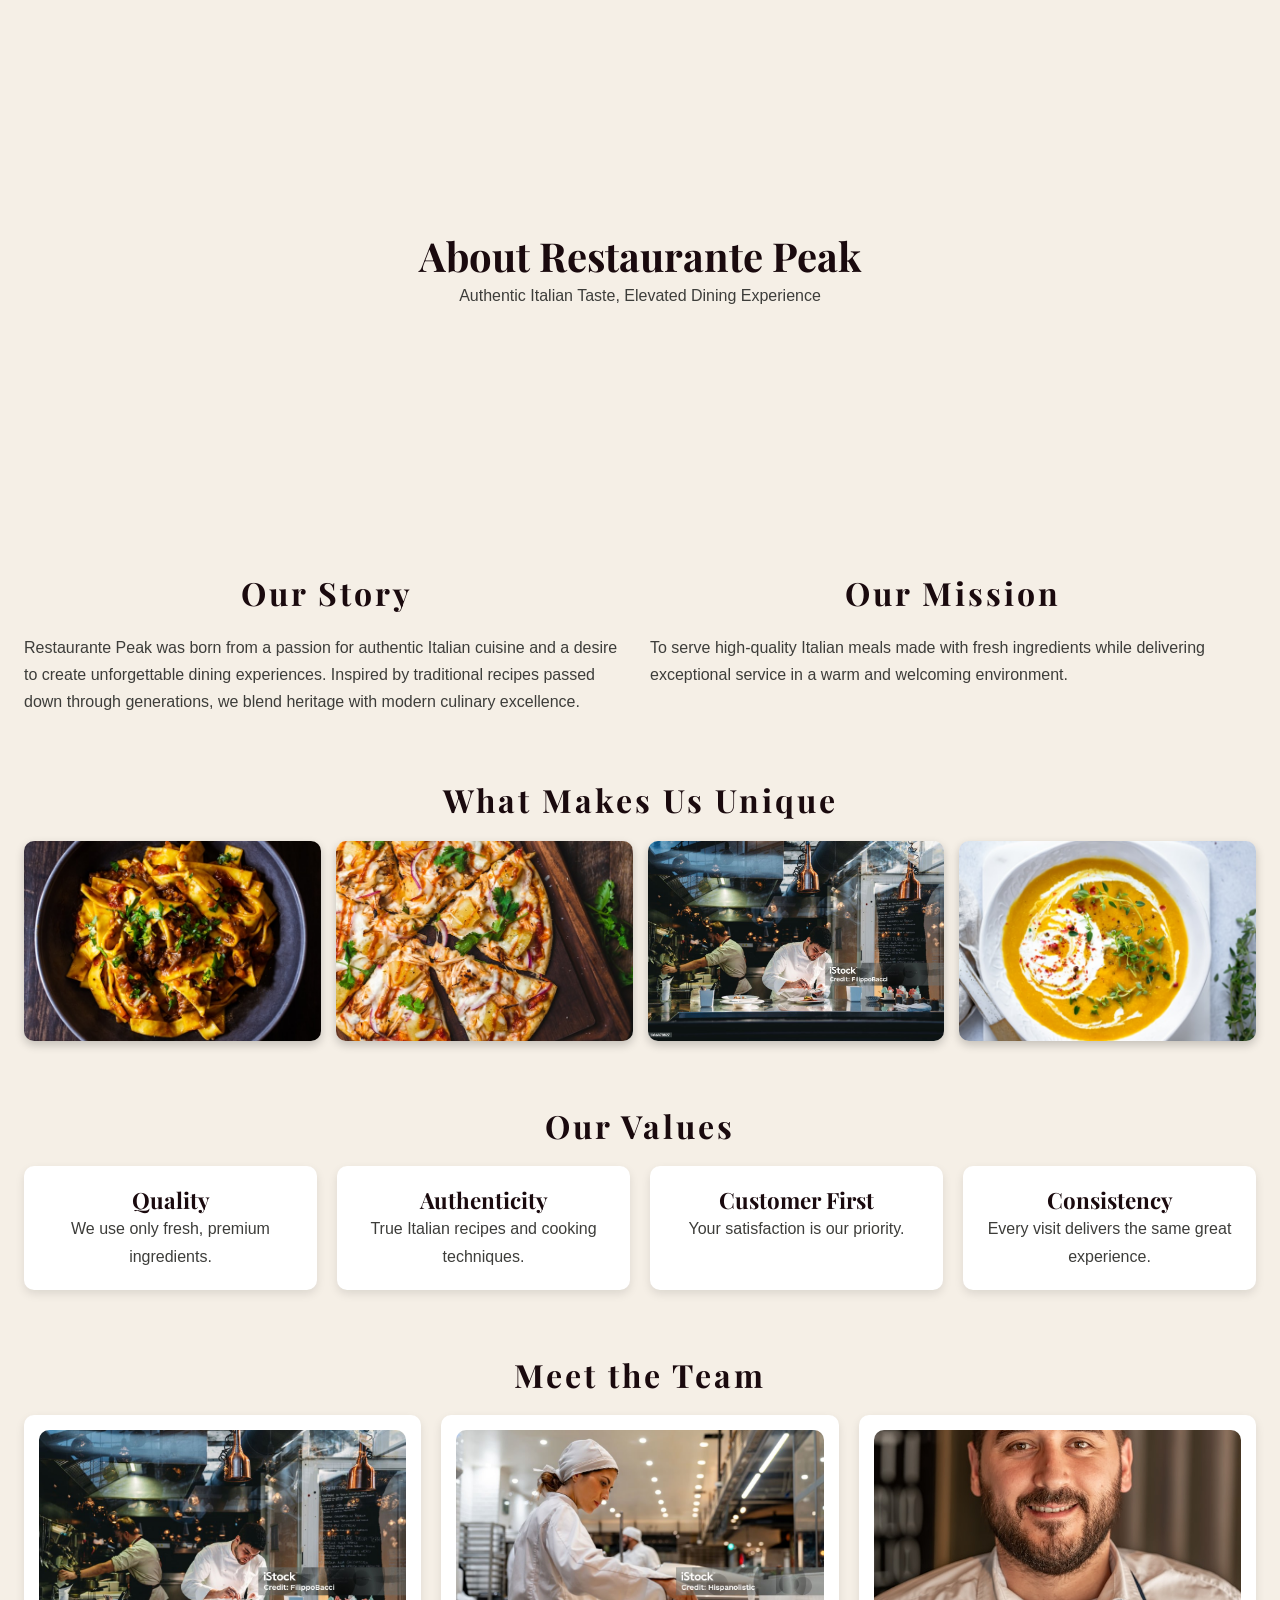
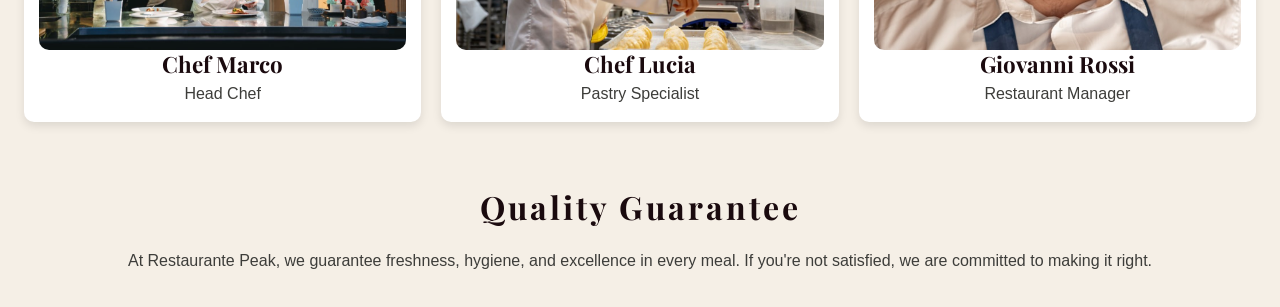
==== about.html @ bb78a0aa "About page has been created" ====
<!DOCTYPE html>
<html lang="en">
<head>
    <meta charset="UTF-8">
    <meta name="viewport" content="width=device-width, initial-scale=1.0">
    <title>About Us | Restaurante Peak</title>
    <link rel="stylesheet" href="css/about.css">
    <link rel="stylesheet" href="css/style.css" />
  <link rel="stylesheet" href="css/nav.css" />
</head>
<body>

    <!-- Hero -->
    <header class="hero">
        <div class="hero-overlay">
            <h1>About Restaurante Peak</h1>
            <p>Authentic Italian Taste, Elevated Dining Experience</p>
        </div>
    </header>

    <!-- Our Story and Mission -->
    <section class="story">
        <article>
            <h2>Our Story</h2>
            <p>
                Restaurante Peak was born from a passion for authentic Italian cuisine 
                and a desire to create unforgettable dining experiences. Inspired by 
                traditional recipes passed down through generations, we blend heritage 
                with modern culinary excellence.
            </p>
        </article>

        <article>
            <h2>Our Mission</h2>
            <p>
                To serve high-quality Italian meals made with fresh ingredients while 
                delivering exceptional service in a warm and welcoming environment.
            </p>
        </article>
    </section>

    <!-- photogrid (unique section) -->
    <section class="unique">
        <h2>What Makes Us Unique</h2>
        <div class="unique-grid">
            <article><img src="images/pasta.jpg" alt="Pasta"></article>
            <article><img src="images/pizza.jpg" alt="Pizza"></article>
            <article><img src="images/head chef.jpg" alt="Head Chef"></article>
            <article><img src="images/soup.jpg" alt="Soup"></article>
        </div>
    </section>

    <!-- Our Values section -->
    <section class="values">
        <h2>Our Values</h2>
        <div class="values-grid">
            <article>
                <h3>Quality</h3>
                <p>We use only fresh, premium ingredients.</p>
            </article>

            <article>
                <h3>Authenticity</h3>
                <p>True Italian recipes and cooking techniques.</p>
            </article>

            <article>
                <h3>Customer First</h3>
                <p>Your satisfaction is our priority.</p>
            </article>

            <article>
                <h3>Consistency</h3>
                <p>Every visit delivers the same great experience.</p>
            </article>
        </div>
    </section>

    <!-- Meet Team -->
    <section class="team">
        <h2>Meet the Team</h2>
        <div class="team-grid">
            <article>
                <img src="images/head chef.jpg" alt="Head Chef">
                <h3>Chef Marco</h3>
                <p>Head Chef</p>
            </article>

            <article>
                <img src="images/Chef Lucia.jpg" alt="Pastry Specialist">
                <h3>Chef Lucia</h3>
                <p>Pastry Specialist</p>
            </article>

            <article>
                <img src="images/Rossi.jpg" alt="Restaurant Manager">
                <h3>Giovanni Rossi</h3>
                <p>Restaurant Manager</p>
            </article>
        </div>
    </section>

    <!-- Quality guaranty Info -->
    <section class="quality">
        <h2>Quality Guarantee</h2>
        <p>
            At Restaurante Peak, we guarantee freshness, hygiene, and excellence in 
            every meal. If you're not satisfied, we are committed to making it right.
        </p>
    </section>

</body>
</html>
---- css/about.css ----
/*general body stying*/
* {
    margin: 0;
    padding: 0;
    box-sizing: border-box;
    font-family: Arial, sans-serif;
}

body {
    line-height: 1.6;
    background: #fafafa;
}

/* hero */
.hero {
    height: 60vh;
    background: url('images/hero.jpg') center/cover no-repeat;
    position: relative;
}

.hero-overlay {
    background: none;
    color: white;
    height: 100%;
    display: grid;
    place-content: center;
    text-align: center;
}

.hero h1 {
    font-size: 2.5rem;
}

/* the general body */
section {
    padding: 40px 20px;
}

h2 {
    text-align: center;
    margin-bottom: 20px;
}

/* story */
.story {
    display: grid;
    gap: 20px;
}

/* unique grids */
.unique-grid {
    display: grid;
    gap: 15px;
}

.unique-grid img {
    width: 100%;
    height: 200px;
    object-fit: cover;
    border-radius: 10px;
    box-shadow: 0 4px 10px rgba(0,0,0,0.2);
}

/* values */
.values-grid {
    display: grid;
    gap: 20px;
}

.values article {
    background: white;
    padding: 20px;
    border-radius: 10px;
    box-shadow: 0 4px 10px rgba(0,0,0,0.1);
    text-align: center;
}

/* team */
.team-grid {
    display: grid;
    gap: 20px;
}

.team img {
    width: 100%;
    height: 220px;
    object-fit: cover;
    border-radius: 10px;
}

.team article {
    text-align: center;
    background: white;
    padding: 15px;
    border-radius: 10px;
    box-shadow: 0 4px 10px rgba(0,0,0,0.1);
}

/* quality* */
.quality {
    text-align: center;
    background: none;
    color: white !important;
}

/* responsive design section*/

/* mobile: 320px - 767px */
@media (max-width: 767px) {

    .hero h1 {
        font-size: 1.8rem;
    }

    .unique-grid {
        grid-template-columns: 1fr;
    }

    .values-grid {
        grid-template-columns: 1fr;
    }

    .team-grid {
        grid-template-columns: 1fr;
    }
}

/* tablets: 768px - 1023px */
@media (min-width: 768px) and (max-width: 1023px) {

    .story {
        grid-template-columns: 1fr 1fr;
    }

    .unique-grid {
        grid-template-columns: repeat(2, 1fr);
    }

    .values-grid {
        grid-template-columns: repeat(2, 1fr);
    }

    .team-grid {
        grid-template-columns: repeat(2, 1fr);
    }
}

/* big screen: 1024px+ */
@media (min-width: 1024px) {

    .story {
        grid-template-columns: 1fr 1fr;
    }

    .unique-grid {
        grid-template-columns: repeat(4, 1fr);
    }

    .values-grid {
        grid-template-columns: repeat(4, 1fr);
    }

    .team-grid {
        grid-template-columns: repeat(3, 1fr);
    }
}
---- css/style.css ----
/* ============================================================
   style.css — Global Reset, CSS Variables & Base Typography
   ============================================================ */

/* ---------- Google Fonts Import ---------- */
@import url('https://fonts.googleapis.com/css2?family=Playfair+Display:ital,wght@0,400;0,600;0,700;1,400&family=Lato:wght@300;400;700&family=Open+Sans:wght@400;600&display=swap');

/* ---------- CSS Custom Properties ---------- */
:root {
  /* Brand Colors */
  --color-dark:   #1a0a0e;
  --color-wine:   #7B1C2E;
  --color-gold:   #C9A96E;
  --color-cream:  #f5efe6;

  /* Supporting Colors */
  --color-dark-footer:  #0f0608;
  --color-muted:        #888780;
  --color-muted-text:   #5a4040;
  --color-light-bg:     #f9f4f0;
  --color-border:       #D3D1C7;

  /* Typography */
  --font-heading: 'Playfair Display', Georgia, serif;
  --font-body:    'Lato', 'Open Sans', sans-serif;

  /* Spacing Scale */
  --space-xs:  0.25rem;
  --space-sm:  0.5rem;
  --space-md:  1rem;
  --space-lg:  1.5rem;
  --space-xl:  2rem;
  --space-xxl: 4rem;

  /* Layout */
  --max-width:      1200px;
  --section-pad:    2rem 1.5rem;
  --border-radius:  6px;

  /* Transitions */
  --transition: 0.3s ease;
}

/* ---------- Box Sizing Reset ---------- */
*,
*::before,
*::after {
  box-sizing: border-box;
  margin: 0;
  padding: 0;
}

/* ---------- Base HTML & Body ---------- */
html {
  font-size: 16px;
  scroll-behavior: smooth;
}

body {
  font-family: var(--font-body);
  background-color: var(--color-cream);
  color: var(--color-dark);
  line-height: 1.7;
  min-height: 100vh;
  display: flex;
  flex-direction: column;
}

/* ---------- Typography ---------- */
h1, h2, h3, h4, h5, h6 {
  font-family: var(--font-heading);
  font-weight: 700;
  line-height: 1.3;
  color: var(--color-dark);
}

h1 { font-size: 3rem; }
h2 { font-size: 2rem;  letter-spacing: 3px; }
h3 { font-size: 1.4rem; }
h4 { font-size: 1.1rem; }

p {
  font-size: 1rem;
  line-height: 1.7;
  color: #3d3d3a;
  margin-bottom: var(--space-md);
}

p:last-child {
  margin-bottom: 0;
}

a {
  color: var(--color-gold);
  text-decoration: none;
  transition: color var(--transition);
}

a:hover {
  color: var(--color-wine);
}

strong {
  font-weight: 600;
}

em {
  font-style: italic;
}

/* ---------- Images ---------- */
img {
  width: 100%;
  display: block;
  object-fit: cover;
}

/* ---------- Lists (base reset) ---------- */
ul, ol {
  list-style: none;
}

/* ---------- Sections ---------- */
section {
  padding: var(--section-pad);
}

/* ---------- Page Title ---------- */
.page-title {
  font-family: var(--font-heading);
  font-size: 2rem;
  letter-spacing: 3px;
  text-align: center;
  color: var(--color-dark);
  margin-bottom: var(--space-sm);
}

/* ---------- Section Subtitle (tagline under page titles) ---------- */
.page-subtitle {
  text-align: center;
  font-size: 0.8rem;
  letter-spacing: 4px;
  text-transform: uppercase;
  color: var(--color-gold);
  margin-bottom: var(--space-xxl);
}

/* ---------- Content Wrapper ---------- */
.container {
  max-width: var(--max-width);
  margin: 0 auto;
  padding: 0 var(--space-lg);
}

/* ---------- Gold Divider Accent ---------- */
.gold-divider {
  width: 60px;
  height: 2px;
  background-color: var(--color-gold);
  margin: var(--space-md) auto;
  border: none;
}

/* ---------- Buttons ---------- */
.btn {
  display: inline-block;
  padding: 0.85rem 2rem;
  font-family: var(--font-body);
  font-size: 0.9rem;
  font-weight: 700;
  letter-spacing: 2px;
  text-transform: uppercase;
  border-radius: var(--border-radius);
  cursor: pointer;
  transition: background-color var(--transition), color var(--transition), border-color var(--transition);
  border: 1.5px solid transparent;
}

.btn-primary {
  background-color: var(--color-gold);
  color: var(--color-dark);
  border-color: var(--color-gold);
}

.btn-primary:hover {
  background-color: transparent;
  color: var(--color-gold);
}

.btn-outline {
  background-color: transparent;
  color: var(--color-gold);
  border-color: var(--color-gold);
}

.btn-outline:hover {
  background-color: var(--color-gold);
  color: var(--color-dark);
}

/* ---------- Main grows to push footer down ---------- */
main {
  flex: 1;
}
---- css/nav.css ----
/* ============================================================
   nav.css — Shared Navigation & Footer
   ============================================================ */

/* ---------- Header ---------- */
header[role="banner"] {
  background-color: var(--color-dark);
  position: sticky;
  top: 0;
  z-index: 1000;
  border-bottom: 1px solid rgba(201, 169, 110, 0.2);
}

.nav-inner {
  max-width: var(--max-width);
  margin: 0 auto;
  padding: 0 var(--space-lg);
  display: flex;
  align-items: center;
  justify-content: space-between;
  height: 70px;
}

/* ---------- Logo ---------- */
.logo {
  font-family: var(--font-heading);
  font-size: 1.4rem;
  font-weight: 700;
  color: var(--color-cream);
  letter-spacing: 1px;
  text-decoration: none;
  transition: color var(--transition);
}

.logo span {
  color: var(--color-gold);
}

.logo:hover {
  color: var(--color-gold);
}

/* ---------- Primary Navigation ---------- */
nav[role="navigation"] ul {
  display: flex;
  gap: 2rem;
  list-style: none;
  align-items: center;
}

nav[role="navigation"] ul li a {
  font-family: var(--font-body);
  font-size: 0.85rem;
  font-weight: 700;
  letter-spacing: 2px;
  text-transform: uppercase;
  color: var(--color-cream);
  text-decoration: none;
  padding-bottom: 4px;
  border-bottom: 1px solid transparent;
  transition: color var(--transition), border-color var(--transition);
}

nav[role="navigation"] ul li a:hover {
  color: var(--color-gold);
  border-bottom-color: var(--color-gold);
}

/* Active page link — apply class="active" to the current page's <a> */
nav[role="navigation"] ul li a.active {
  color: var(--color-gold);
  border-bottom: 1px solid var(--color-gold);
}

/* ---------- Footer ---------- */
footer {
  background-color: var(--color-dark-footer);
  color: var(--color-muted-text);
  padding: var(--space-xl) var(--space-lg);
  text-align: center;
  border-top: 1px solid rgba(201, 169, 110, 0.15);
}

.footer-inner {
  max-width: var(--max-width);
  margin: 0 auto;
  display: flex;
  flex-direction: column;
  align-items: center;
  gap: var(--space-md);
}

.footer-logo {
  font-family: var(--font-heading);
  font-size: 1.2rem;
  color: var(--color-gold);
  letter-spacing: 1px;
}

.footer-links {
  display: flex;
  gap: var(--space-lg);
  list-style: none;
}

.footer-links a {
  color: var(--color-muted-text);
  font-size: 0.85rem;
  letter-spacing: 1px;
  text-transform: uppercase;
  transition: color var(--transition);
}

.footer-links a:hover {
  color: var(--color-gold);
}

.footer-social {
  display: flex;
  gap: var(--space-md);
  list-style: none;
}

.footer-social a {
  color: var(--color-muted-text);
  font-size: 0.85rem;
  letter-spacing: 1px;
  transition: color var(--transition);
}

.footer-social a:hover {
  color: var(--color-gold);
}

.footer-copy {
  font-size: 0.8rem;
  color: var(--color-muted-text);
  margin: 0;
}

/* ---------- Hamburger (Mobile Toggle) ---------- */
.nav-toggle {
  display: none;
  flex-direction: column;
  gap: 5px;
  background: none;
  border: none;
  cursor: pointer;
  padding: var(--space-sm);
}

.nav-toggle span {
  display: block;
  width: 24px;
  height: 2px;
  background-color: var(--color-cream);
  transition: transform var(--transition), opacity var(--transition);
}

/* ---------- Nav Responsive ---------- */
@media (max-width: 768px) {
  .nav-toggle {
    display: flex;
  }

  nav[role="navigation"] {
    display: none;
    position: absolute;
    top: 70px;
    left: 0;
    width: 100%;
    background-color: var(--color-dark);
    border-top: 1px solid rgba(201, 169, 110, 0.2);
    padding: var(--space-md) 0;
  }

  nav[role="navigation"].open {
    display: block;
  }

  nav[role="navigation"] ul {
    flex-direction: column;
    gap: 0;
    align-items: flex-start;
    padding: 0 var(--space-lg);
  }

  nav[role="navigation"] ul li {
    width: 100%;
    border-bottom: 1px solid rgba(255,255,255,0.05);
  }

  nav[role="navigation"] ul li a {
    display: block;
    padding: var(--space-md) 0;
  }

  .footer-links {
    flex-direction: column;
    gap: var(--space-sm);
  }
}
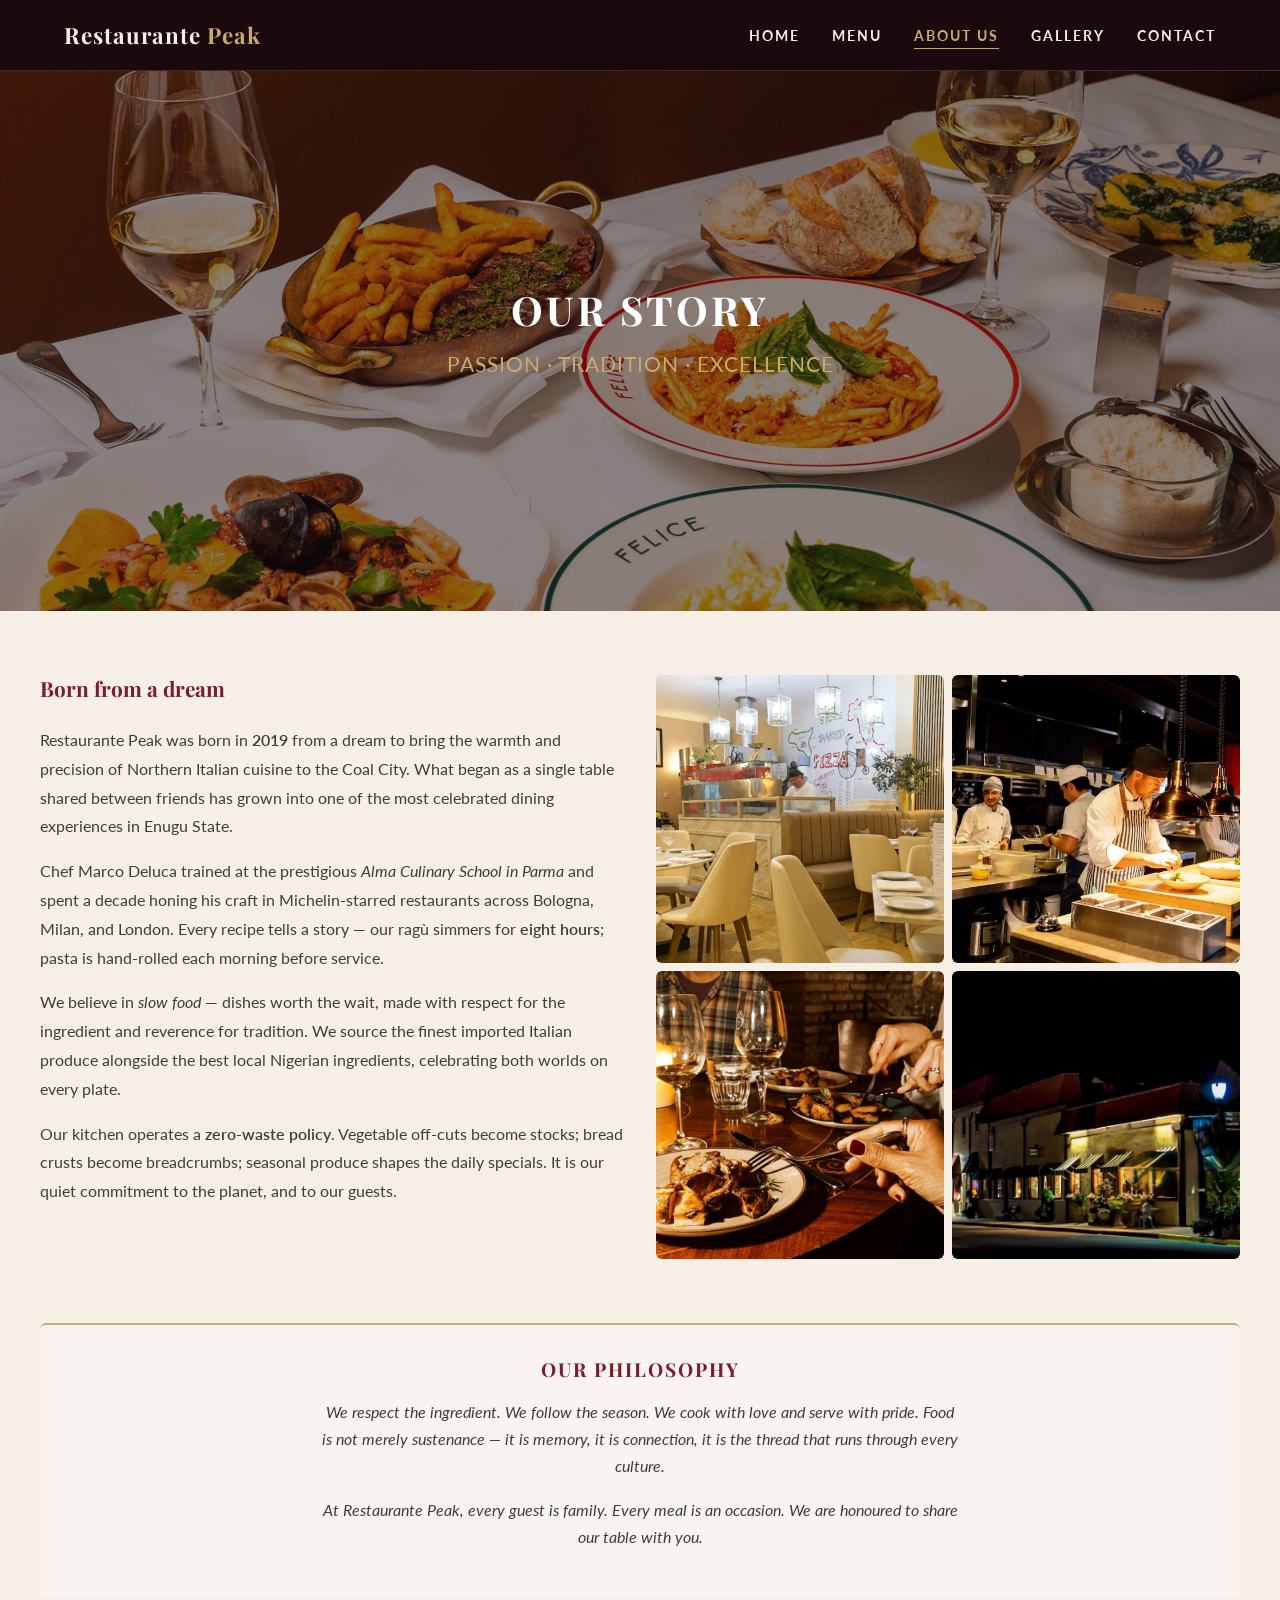
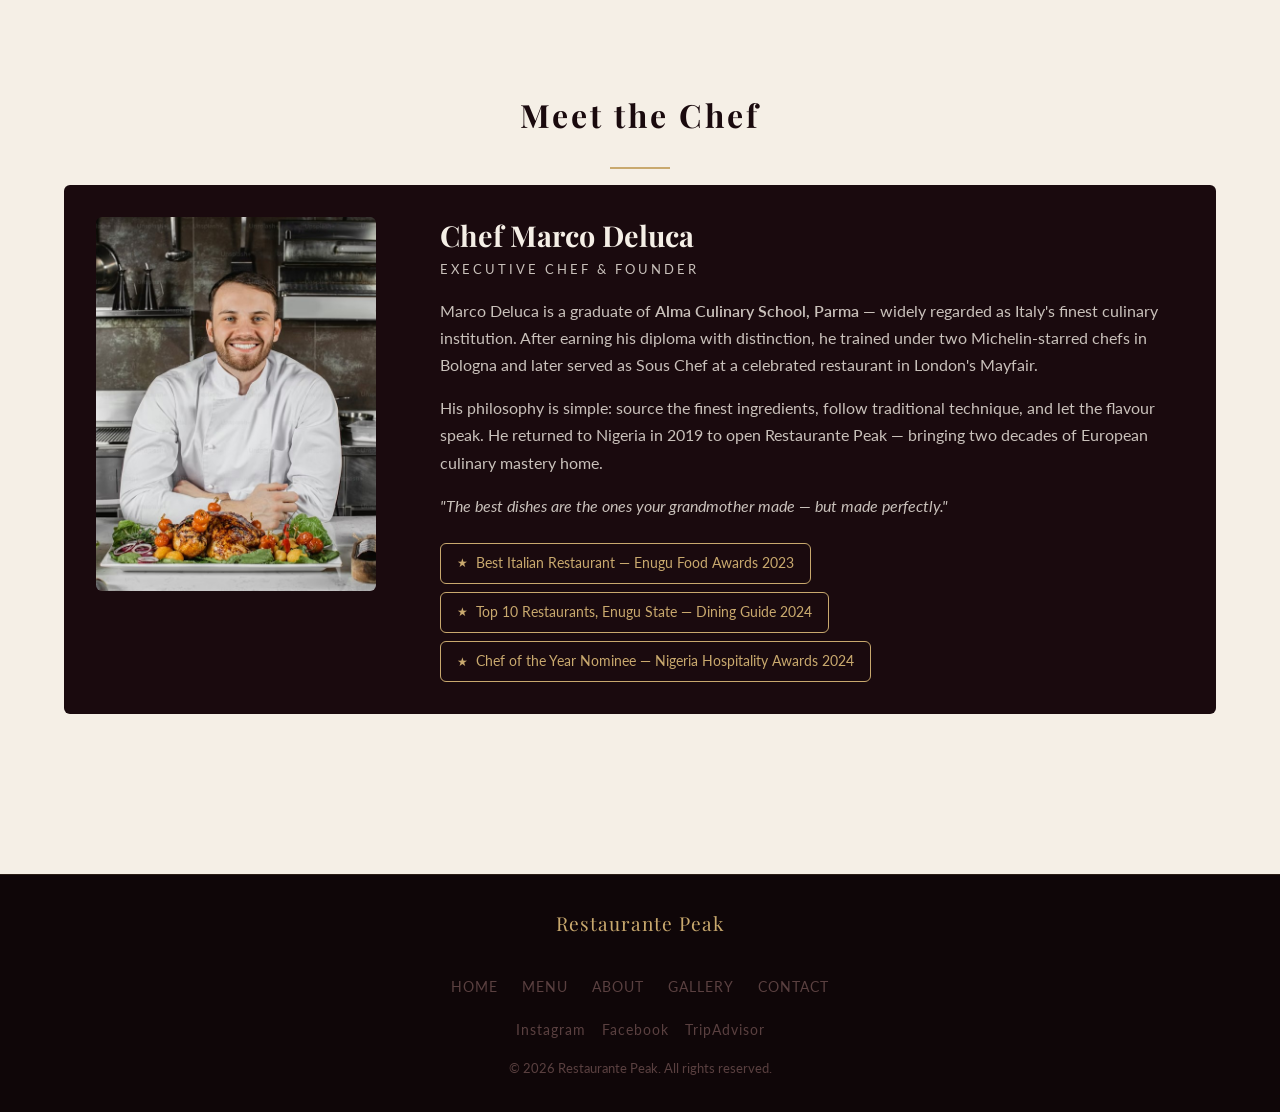
==== commit 585dd70d: "Refactored and finalized pending designs" ====
--- a/about.html
+++ b/about.html
@@ -1,113 +1,217 @@
+<!-- 
+   about.html redesignned by Gabriel Njoku
+-->
+   
 <!DOCTYPE html>
 <html lang="en">
 <head>
-    <meta charset="UTF-8">
-    <meta name="viewport" content="width=device-width, initial-scale=1.0">
-    <title>About Us | Restaurante Peak</title>
-    <link rel="stylesheet" href="css/about.css">
-    <link rel="stylesheet" href="css/style.css" />
+  <meta charset="UTF-8" />
+  <meta name="viewport" content="width=device-width, initial-scale=1.0" />
+  <meta name="description" content="Our story — Restaurante Peak was born from a dream to bring Northern Italian cuisine to Port Harcourt. Meet Chef Marco Deluca." />
+  <title>Restaurante Peak — About Us</title>
+
+  <link rel="preconnect" href="https://fonts.googleapis.com" />
+  <link rel="preconnect" href="https://fonts.gstatic.com" crossorigin />
+  <link href="https://fonts.googleapis.com/css2?family=Playfair+Display:ital,wght@0,400;0,600;0,700;1,400&family=Lato:wght@300;400;700&display=swap" rel="stylesheet" />
+
+  <!-- CSS -->
+  <link rel="stylesheet" href="css/style.css" />
   <link rel="stylesheet" href="css/nav.css" />
+  <link rel="stylesheet" href="css/about.css" />
 </head>
-<body>
-
-    <!-- Hero -->
-    <header class="hero">
-        <div class="hero-overlay">
-            <h1>About Restaurante Peak</h1>
-            <p>Authentic Italian Taste, Elevated Dining Experience</p>
+<body id="page-about">
+
+  <!-- =========================================================
+       HEADER & NAV
+       ========================================================= -->
+  <header role="banner">
+    <div class="nav-inner">
+
+      <a href="index.html" class="logo">Restaurante <span>Peak</span></a>
+
+        <!-- Checkbox holds the open/closed state — hidden visually -->
+        <input type="checkbox" id="nav-toggle" class="nav-checkbox" />
+
+        <!-- Label IS the hamburger container— clicking it toggles the checkbox -->
+        <label for="nav-toggle" class="nav-toggle" aria-label="Toggle navigation">
+        <span></span>
+        <span></span>
+        <span></span>
+        </label>
+
+      <nav role="navigation" aria-label="main">
+        <ul>
+          <li><a href="index.html">Home</a></li>
+          <li><a href="menu.html">Menu</a></li>
+          <li><a href="about.html" class="active">About Us</a></li>
+          <li><a href="gallery.html">Gallery</a></li>
+          <li><a href="contact.html">Contact</a></li>
+        </ul>
+      </nav>
+
+    </div>
+  </header>
+
+  <!-- =========================================================
+       MAIN CONTENT
+       ========================================================= -->
+  <main>
+
+    <!-- HERO SECTION -->
+    <section class="hero">
+        <h1>OUR STORY</h1>
+        <p>PASSION &middot; TRADITION &middot; EXCELLENCE</p>
+        <div class="overlay"></div>
+    </section>
+
+    <section id="about">
+      <div class="about-inner">
+
+        <!-- -------------------------------------------------------
+             STORY GRID: text left | 2x2 photos right
+             ------------------------------------------------------- -->
+        <div class="story-grid">
+
+          <!-- Left: Story Text -->
+          <div class="story-text">
+            <h3>Born from a dream</h3>
+
+            <p>
+              Restaurante Peak was born in <strong>2019</strong> from a dream to bring the warmth
+              and precision of Northern Italian cuisine to the Coal City. What began as a single
+              table shared between friends has grown into one of the most celebrated dining
+              experiences in Enugu State.
+            </p>
+
+            <p>
+              Chef Marco Deluca trained at the prestigious <em>Alma Culinary School in Parma</em>
+              and spent a decade honing his craft in Michelin-starred restaurants across Bologna,
+              Milan, and London. Every recipe tells a story — our ragù simmers for
+              <strong>eight hours</strong>; pasta is hand-rolled each morning before service.
+            </p>
+
+            <p>
+              We believe in <em>slow food</em> — dishes worth the wait, made with respect for the
+              ingredient and reverence for tradition. We source the finest imported Italian
+              produce alongside the best local Nigerian ingredients, celebrating both worlds on
+              every plate.
+            </p>
+
+            <p>
+              Our kitchen operates a <strong>zero-waste policy</strong>. Vegetable off-cuts become
+              stocks; bread crusts become breadcrumbs; seasonal produce shapes the daily specials.
+              It is our quiet commitment to the planet, and to our guests.
+            </p>
+          </div>
+
+          <!-- Right: 2×2 Photo Grid -->
+          <div class="photo-grid">
+            <img src="images/dining.jpg" alt="Warm-lit dining room with timber tables and soft candlelight" />
+            <img src="images/open-kitchen.jpg" alt="Open kitchen with chef plating a dish at the pass" />
+            <img src="images/gallery/gallery-3.jpg" alt="Guests enjoying an intimate dinner at Restaurante Peak" />
+            <img src="images/gallery/gallery-6.jpg" alt="Exterior entrance of Restaurante Peak at night" />
+          </div>
+
+        </div><!-- /.story-grid -->
+
+        <!-- -------------------------------------------------------
+             PHILOSOPHY SECTION
+             ------------------------------------------------------- -->
+        <div class="philosophy">
+          <h3>Our Philosophy</h3>
+          <p>
+            We respect the ingredient. We follow the season. We cook with love and serve with pride.
+            Food is not merely sustenance — it is <em>memory</em>, it is <em>connection</em>,
+            it is the thread that runs through every culture.
+          </p>
+          <p>
+            At Restaurante Peak, every guest is family. Every meal is an occasion.
+            We are honoured to share our table with you.
+          </p>
         </div>
-    </header>
-
-    <!-- Our Story and Mission -->
-    <section class="story">
-        <article>
-            <h2>Our Story</h2>
-            <p>
-                Restaurante Peak was born from a passion for authentic Italian cuisine 
-                and a desire to create unforgettable dining experiences. Inspired by 
-                traditional recipes passed down through generations, we blend heritage 
-                with modern culinary excellence.
-            </p>
-        </article>
-
-        <article>
-            <h2>Our Mission</h2>
-            <p>
-                To serve high-quality Italian meals made with fresh ingredients while 
-                delivering exceptional service in a warm and welcoming environment.
-            </p>
-        </article>
-    </section>
-
-    <!-- photogrid (unique section) -->
-    <section class="unique">
-        <h2>What Makes Us Unique</h2>
-        <div class="unique-grid">
-            <article><img src="images/pasta.jpg" alt="Pasta"></article>
-            <article><img src="images/pizza.jpg" alt="Pizza"></article>
-            <article><img src="images/head chef.jpg" alt="Head Chef"></article>
-            <article><img src="images/soup.jpg" alt="Soup"></article>
-        </div>
-    </section>
-
-    <!-- Our Values section -->
-    <section class="values">
-        <h2>Our Values</h2>
-        <div class="values-grid">
-            <article>
-                <h3>Quality</h3>
-                <p>We use only fresh, premium ingredients.</p>
-            </article>
-
-            <article>
-                <h3>Authenticity</h3>
-                <p>True Italian recipes and cooking techniques.</p>
-            </article>
-
-            <article>
-                <h3>Customer First</h3>
-                <p>Your satisfaction is our priority.</p>
-            </article>
-
-            <article>
-                <h3>Consistency</h3>
-                <p>Every visit delivers the same great experience.</p>
-            </article>
-        </div>
-    </section>
-
-    <!-- Meet Team -->
-    <section class="team">
-        <h2>Meet the Team</h2>
-        <div class="team-grid">
-            <article>
-                <img src="images/head chef.jpg" alt="Head Chef">
-                <h3>Chef Marco</h3>
-                <p>Head Chef</p>
-            </article>
-
-            <article>
-                <img src="images/Chef Lucia.jpg" alt="Pastry Specialist">
-                <h3>Chef Lucia</h3>
-                <p>Pastry Specialist</p>
-            </article>
-
-            <article>
-                <img src="images/Rossi.jpg" alt="Restaurant Manager">
-                <h3>Giovanni Rossi</h3>
-                <p>Restaurant Manager</p>
-            </article>
-        </div>
-    </section>
-
-    <!-- Quality guaranty Info -->
-    <section class="quality">
-        <h2>Quality Guarantee</h2>
-        <p>
-            At Restaurante Peak, we guarantee freshness, hygiene, and excellence in 
-            every meal. If you're not satisfied, we are committed to making it right.
-        </p>
-    </section>
+
+        <!-- -------------------------------------------------------
+             CHEF SECTION
+             ------------------------------------------------------- -->
+        <section class="chef-section" aria-label="Meet the chef">
+          <h2 class="page-title">Meet the Chef</h2>
+          <hr class="gold-divider" />
+
+          <div class="chef-card">
+
+            <!-- Chef Portrait -->
+            <div class="chef-img-wrap">
+              <img
+                class="chef-img"
+                src="images/chef-maco.jpg"
+                alt="Chef Marco Deluca, Executive Chef and Founder of Restaurante Peak"
+              />
+            </div>
+
+            <!-- Chef Bio -->
+            <div class="chef-bio">
+              <h3>Chef Marco Deluca</h3>
+              <p class="chef-role">Executive Chef &amp; Founder</p>
+
+              <p>
+                Marco Deluca is a graduate of <strong>Alma Culinary School, Parma</strong> — widely
+                regarded as Italy's finest culinary institution. After earning his diploma with
+                distinction, he trained under two Michelin-starred chefs in Bologna and later
+                served as Sous Chef at a celebrated restaurant in London's Mayfair.
+              </p>
+
+              <p>
+                His philosophy is simple: source the finest ingredients, follow traditional
+                technique, and let the flavour speak. He returned to Nigeria in 2019 to open
+                Restaurante Peak — bringing two decades of European culinary mastery home.
+              </p>
+
+              <p>
+                <em>"The best dishes are the ones your grandmother made — but made perfectly."</em>
+              </p>
+
+              <!-- Awards -->
+              <div class="awards-list" aria-label="Awards and recognition">
+                <div class="award">Best Italian Restaurant — Enugu Food Awards 2023</div>
+                <div class="award">Top 10 Restaurants, Enugu State — Dining Guide 2024</div>
+                <div class="award">Chef of the Year Nominee — Nigeria Hospitality Awards 2024</div>
+              </div>
+
+            </div><!-- /.chef-bio -->
+
+          </div><!-- /.chef-card -->
+
+        </section><!-- /.chef-section -->
+
+      </div><!-- /.about-inner -->
+    </section><!-- /#about -->
+
+  </main>
+
+  <!-- =========================================================
+       FOOTER
+       ========================================================= -->
+  <footer>
+    <div class="footer-inner">
+      <p class="footer-logo">Restaurante Peak</p>
+
+      <ul class="footer-links">
+        <li><a href="index.html">Home</a></li>
+        <li><a href="menu.html">Menu</a></li>
+        <li><a href="about.html">About</a></li>
+        <li><a href="gallery.html">Gallery</a></li>
+        <li><a href="contact.html">Contact</a></li>
+      </ul>
+
+      <ul class="footer-social">
+        <li><a href="#" target="_blank" rel="noopener noreferrer">Instagram</a></li>
+        <li><a href="#" target="_blank" rel="noopener noreferrer">Facebook</a></li>
+        <li><a href="#" target="_blank" rel="noopener noreferrer">TripAdvisor</a></li>
+      </ul>
+
+      <p class="footer-copy">&copy; 2026 Restaurante Peak. All rights reserved.</p>
+    </div>
+  </footer>
 
 </body>
-</html>+</html>
--- a/css/style.css
+++ b/css/style.css
@@ -12,6 +12,7 @@
   --color-wine:   #7B1C2E;
   --color-gold:   #C9A96E;
   --color-cream:  #f5efe6;
+  --color-grey:   #30302E;
 
   /* Supporting Colors */
   --color-dark-footer:  #0f0608;
@@ -202,3 +203,42 @@
 main {
   flex: 1;
 }
+
+/* HERO */
+
+.hero{
+    min-height: 60vh;
+    background-position: center;
+    background-size: cover;
+    display: flex;
+    gap: 10px;
+    flex-direction: column;
+    align-items: center;
+    justify-content: center;
+    position: relative;
+
+}
+
+.hero h1{
+    color: #fff;
+    font-size: 2.5rem;
+    letter-spacing: 3px;
+    z-index: 1;
+}
+
+.hero p{
+    color: #C9A96E;
+    z-index: 1;
+    font-size: clamp(0.8rem, 2.5vw, 1.3rem);
+    white-space: nowrap;
+    letter-spacing: 1px;
+}
+
+.overlay{
+    position: absolute;
+    left: 0;
+    top: 0;
+    width: 100%;
+    height: 100%;
+    background-color:  rgba(26, 10, 14, 0.5);
+}
--- a/css/nav.css
+++ b/css/nav.css
@@ -1,3 +1,9 @@
+
+/*
+nav.css built by Gabriel Njoku
+ */
+  
+
 /* ============================================================
    nav.css — Shared Navigation & Footer
    ============================================================ */
@@ -66,8 +72,12 @@
   border-bottom-color: var(--color-gold);
 }
 
-/* Active page link — apply class="active" to the current page's <a> */
-nav[role="navigation"] ul li a.active {
+/* Active page link — apply style to the current page's <a> */
+#page-home  nav a[href="index.html"],
+#page-menu  nav a[href="menu.html"],
+#page-about nav a[href="about.html"],
+#page-gallery  nav a[href="gallery.html"],
+#page-contact  nav a[href="contact.html"] {
   color: var(--color-gold);
   border-bottom: 1px solid var(--color-gold);
 }
@@ -139,6 +149,11 @@
 }
 
 /* ---------- Hamburger (Mobile Toggle) ---------- */
+
+.nav-checkbox {
+  display: none;
+}
+
 .nav-toggle {
   display: none;
   flex-direction: column;
@@ -161,6 +176,12 @@
 @media (max-width: 768px) {
   .nav-toggle {
     display: flex;
+    cursor: pointer;
+  }
+
+  /* Transition so the X animation is visible */
+  .nav-toggle span {
+    transition: transform 0.3s ease, opacity 0.3s ease;
   }
 
   nav[role="navigation"] {
@@ -173,10 +194,23 @@
     border-top: 1px solid rgba(201, 169, 110, 0.2);
     padding: var(--space-md) 0;
   }
-
-  nav[role="navigation"].open {
+ 
+  /* Checkbox checked shows nav */
+  .nav-checkbox:checked ~ nav[role="navigation"] {
     display: block;
   }
+
+  /* Checkbox checked animates label spans into X */
+  .nav-checkbox:checked ~ .nav-toggle span:nth-child(1) {
+    transform: translateY(7px) rotate(45deg);
+  }
+  .nav-checkbox:checked ~ .nav-toggle span:nth-child(2) {
+    opacity: 0;
+  }
+  .nav-checkbox:checked ~ .nav-toggle span:nth-child(3) {
+    transform: translateY(-7px) rotate(-45deg);
+  }
+
 
   nav[role="navigation"] ul {
     flex-direction: column;
--- a/css/about.css
+++ b/css/about.css
@@ -1,166 +1,208 @@
-/*general body stying*/
-* {
-    margin: 0;
-    padding: 0;
-    box-sizing: border-box;
-    font-family: Arial, sans-serif;
-}
-
-body {
-    line-height: 1.6;
-    background: #fafafa;
-}
-
-/* hero */
-.hero {
-    height: 60vh;
-    background: url('images/hero.jpg') center/cover no-repeat;
-    position: relative;
-}
-
-.hero-overlay {
-    background: none;
-    color: white;
-    height: 100%;
-    display: grid;
-    place-content: center;
+
+/*
+about.css redesignned by Gabriel Njoku
+ */
+  
+/* HERO */ 
+.hero{
+    background-image: url(../images/hero-about.jpg);
+}
+
+/* ---------- About Section Wrapper ---------- */
+
+#about {
+  padding: var(--space-xxl) var(--space-lg);
+  background-color: var(--color-cream);
+}
+
+.about-inner {
+  max-width: var(--max-width);
+  margin: 0 auto;
+}
+
+/* ---------- About Page Header ---------- */
+.about-header {
+  text-align: center;
+  margin-bottom: var(--space-xxl);
+}
+
+/* ---------- Story Grid: text left | 2x2 photos right ---------- */
+.story-grid {
+  display: grid;
+  grid-template-columns: 1fr 1fr;
+  gap: var(--space-xl);
+  align-items: start;
+  margin-bottom: var(--space-xxl);
+}
+
+.story-text h3 {
+  font-size: 1.3rem;
+  color: var(--color-wine);
+  margin-bottom: var(--space-lg);
+}
+
+.story-text p {
+  margin-bottom: var(--space-md);
+  font-size: 1rem;
+  line-height: 1.8;
+  color: #3d3d3a;
+}
+
+/* ---------- 2×2 Photo Grid (inside story right column) ---------- */
+.photo-grid {
+  display: grid;
+  grid-template-columns: 1fr 1fr;
+  gap: var(--space-sm);
+}
+
+.photo-grid img {
+  width: 100%;
+  aspect-ratio: 1 / 1;
+  object-fit: cover;
+  border-radius: var(--border-radius);
+}
+
+/* ---------- Philosophy Section ---------- */
+.philosophy {
+  background-color: var(--color-light-bg);
+  padding: var(--space-xl) var(--space-xl);
+  border-radius: var(--border-radius);
+  margin-bottom: var(--space-xxl);
+  text-align: center;
+  border-top: 2px solid var(--color-gold);
+}
+
+.philosophy h3 {
+  font-size: 1.2rem;
+  color: var(--color-wine);
+  margin-bottom: var(--space-md);
+  letter-spacing: 2px;
+  text-transform: uppercase;
+}
+
+.philosophy p {
+  max-width: 640px;
+  margin: 0 auto var(--space-md);
+  font-style: italic;
+}
+
+/* ---------- Chef Section: photo left | bio right ---------- */
+.chef-section {
+  margin-bottom: var(--space-xxl);
+}
+
+.chef-section h2 {
+  text-align: center;
+  margin-bottom: var(--space-xl);
+}
+
+.chef-card {
+  display: flex;
+  align-items: flex-start;
+  gap: var(--space-xxl);
+  background-color: var(--color-dark);
+  border-radius: var(--border-radius);
+  overflow: hidden;
+  padding: var(--space-xl);
+}
+
+.chef-img-wrap {
+  flex: 0 0 280px;
+}
+
+.chef-img {
+  width: 100%;
+  border-radius: var(--border-radius);
+  object-fit: cover;
+  aspect-ratio: 3 / 4;
+}
+
+.chef-bio {
+  flex: 1;
+  color: var(--color-cream);
+}
+
+.chef-card h3 {
+  font-size: 1.8rem;
+  color: var(--color-cream);
+  margin-bottom: var(--space-xs);
+}
+
+.chef-role {
+  font-size: 0.8rem;
+  letter-spacing: 3px;
+  text-transform: uppercase;
+  color: var(--color-gold);
+  margin-bottom: var(--space-lg);
+}
+
+.chef-bio p {
+  color: rgba(245, 239, 230, 0.8);
+  margin-bottom: var(--space-md);
+}
+
+/* ---------- Awards ---------- */
+.awards-list {
+  display: flex;
+  flex-direction: column;
+  gap: var(--space-sm);
+  margin-top: var(--space-lg);
+}
+
+.award {
+  display: inline-flex;
+  align-items: center;
+  gap: var(--space-sm);
+  border: 0.5px solid var(--color-gold);
+  border-radius: var(--border-radius);
+  padding: var(--space-sm) var(--space-md);
+  font-size: 0.85rem;
+  color: var(--color-gold);
+  width: fit-content;
+}
+
+.award::before {
+  content: '★';
+  color: var(--color-gold);
+  font-size: 0.75rem;
+}
+
+/* ---------- Responsive — Tablet ---------- */
+@media (max-width: 768px) {
+  /* Story grid collapses to 1 column */
+  .story-grid {
+    grid-template-columns: 1fr;
+  }
+
+  /* Photo grid stays 2 columns */
+  .photo-grid {
+    grid-template-columns: 1fr 1fr;
+  }
+
+  /* Chef card stacks image above bio */
+  .chef-card {
+    flex-direction: column;
+    align-items: center;
     text-align: center;
-}
-
-.hero h1 {
-    font-size: 2.5rem;
-}
-
-/* the general body */
-section {
-    padding: 40px 20px;
-}
-
-h2 {
-    text-align: center;
-    margin-bottom: 20px;
-}
-
-/* story */
-.story {
-    display: grid;
-    gap: 20px;
-}
-
-/* unique grids */
-.unique-grid {
-    display: grid;
-    gap: 15px;
-}
-
-.unique-grid img {
-    width: 100%;
-    height: 200px;
-    object-fit: cover;
-    border-radius: 10px;
-    box-shadow: 0 4px 10px rgba(0,0,0,0.2);
-}
-
-/* values */
-.values-grid {
-    display: grid;
-    gap: 20px;
-}
-
-.values article {
-    background: white;
-    padding: 20px;
-    border-radius: 10px;
-    box-shadow: 0 4px 10px rgba(0,0,0,0.1);
-    text-align: center;
-}
-
-/* team */
-.team-grid {
-    display: grid;
-    gap: 20px;
-}
-
-.team img {
-    width: 100%;
-    height: 220px;
-    object-fit: cover;
-    border-radius: 10px;
-}
-
-.team article {
-    text-align: center;
-    background: white;
-    padding: 15px;
-    border-radius: 10px;
-    box-shadow: 0 4px 10px rgba(0,0,0,0.1);
-}
-
-/* quality* */
-.quality {
-    text-align: center;
-    background: none;
-    color: white !important;
-}
-
-/* responsive design section*/
-
-/* mobile: 320px - 767px */
-@media (max-width: 767px) {
-
-    .hero h1 {
-        font-size: 1.8rem;
-    }
-
-    .unique-grid {
-        grid-template-columns: 1fr;
-    }
-
-    .values-grid {
-        grid-template-columns: 1fr;
-    }
-
-    .team-grid {
-        grid-template-columns: 1fr;
-    }
-}
-
-/* tablets: 768px - 1023px */
-@media (min-width: 768px) and (max-width: 1023px) {
-
-    .story {
-        grid-template-columns: 1fr 1fr;
-    }
-
-    .unique-grid {
-        grid-template-columns: repeat(2, 1fr);
-    }
-
-    .values-grid {
-        grid-template-columns: repeat(2, 1fr);
-    }
-
-    .team-grid {
-        grid-template-columns: repeat(2, 1fr);
-    }
-}
-
-/* big screen: 1024px+ */
-@media (min-width: 1024px) {
-
-    .story {
-        grid-template-columns: 1fr 1fr;
-    }
-
-    .unique-grid {
-        grid-template-columns: repeat(4, 1fr);
-    }
-
-    .values-grid {
-        grid-template-columns: repeat(4, 1fr);
-    }
-
-    .team-grid {
-        grid-template-columns: repeat(3, 1fr);
-    }
-}+  }
+
+  .chef-img-wrap {
+    flex: 0 0 auto;
+    width: 220px;
+  }
+
+  .award {
+    margin: 0 auto;
+  }
+}
+
+/* ---------- Responsive — Mobile ---------- */
+@media (max-width: 480px) {
+  #about {
+    padding: var(--space-xl) var(--space-md);
+  }
+
+  .photo-grid {
+    grid-template-columns: 1fr 1fr;
+  }
+}
